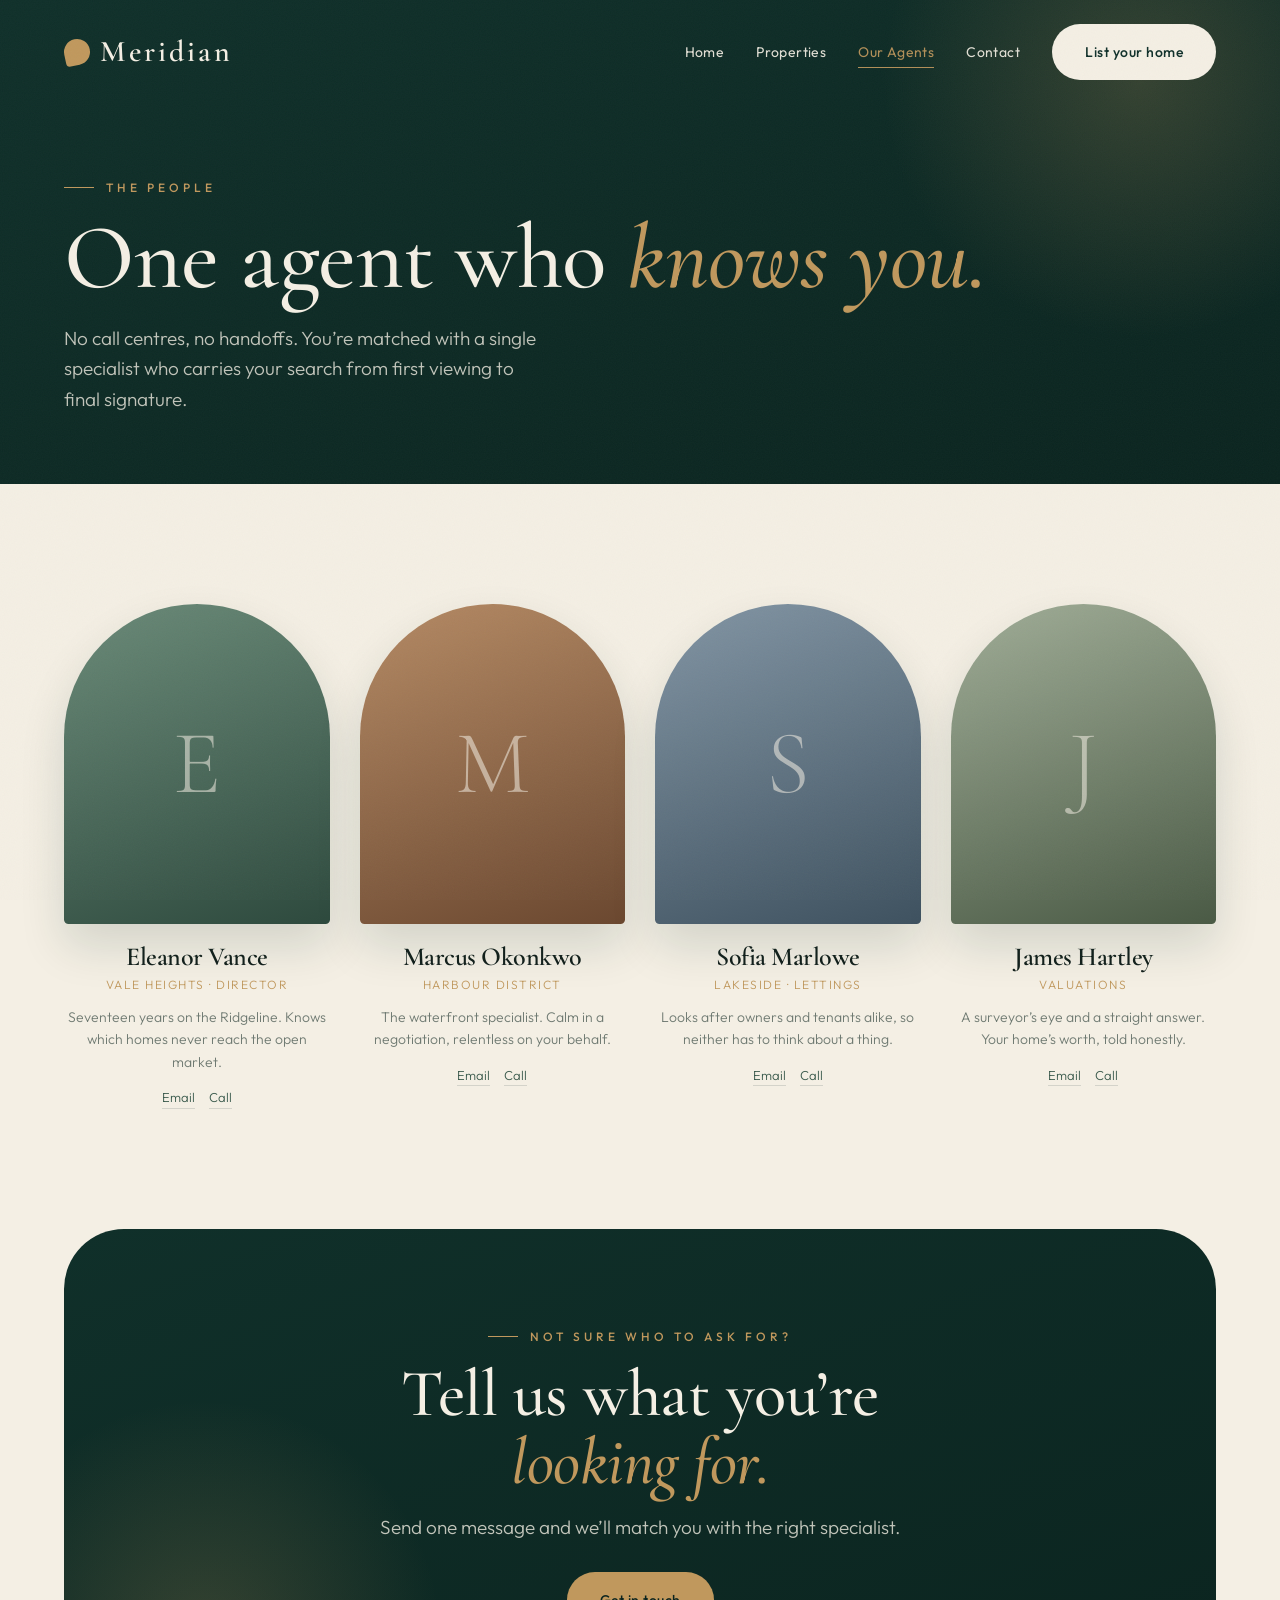
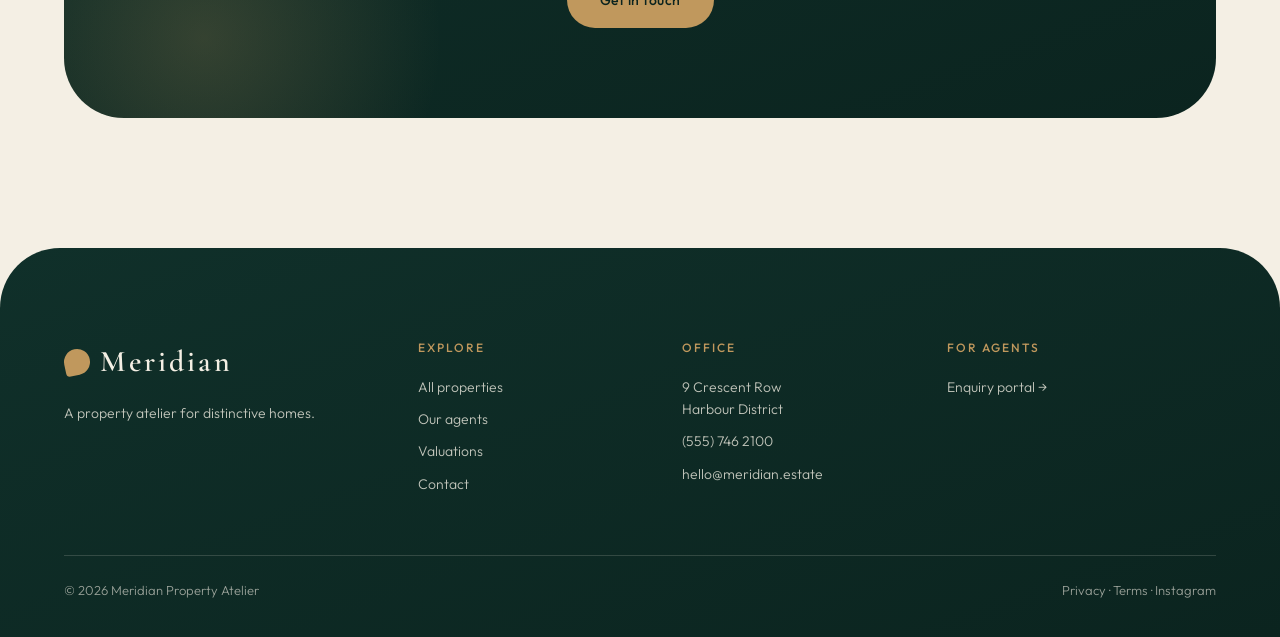
==== agents.html @ a355db00 "Initial commit — Meridian real estate website (multi-page static site)" ====
<!DOCTYPE html>
<html lang="en">
<head>
<meta charset="UTF-8">
<meta name="viewport" content="width=device-width, initial-scale=1.0">
<meta name="description" content="Meet the Meridian agents — a small team of specialists across Vale Heights, Harbour District and Lakeside. One named agent, start to finish.">
<meta name="theme-color" content="#10302a">
<title>Our Agents — Meridian</title>
<link rel="icon" href="data:image/svg+xml,%3Csvg xmlns='http://www.w3.org/2000/svg' viewBox='0 0 100 100'%3E%3Crect width='100' height='100' rx='22' fill='%2310302a'/%3E%3Ccircle cx='50' cy='44' r='22' fill='none' stroke='%23c0985d' stroke-width='5'/%3E%3Crect x='46' y='44' width='8' height='34' fill='%23c0985d'/%3E%3C/svg%3E">
<link rel="stylesheet" href="assets/styles.css">
</head>
<body>
<nav id="nav">
  <a href="index.html" class="brand"><span class="mk"></span>Meridian</a>
  <button class="burger" id="burger" aria-label="Menu"><span></span><span></span><span></span></button>
  <div class="navlinks" id="navlinks">
    <a href="index.html">Home</a>
    <a href="listings.html">Properties</a>
    <a href="agents.html" class="active">Our Agents</a>
    <a href="contact.html">Contact</a>
    <a href="contact.html#valuation" class="btn btn-light">List your home</a>
  </div>
</nav>

<header class="page-head">
  <div class="glow"></div>
  <div class="inner">
    <span class="eyebrow">The People</span>
    <h1 style="margin-top:14px">One agent who <em style="font-style:italic;color:var(--champagne)">knows you.</em></h1>
    <p class="lead">No call centres, no handoffs. You’re matched with a single specialist who carries your search from first viewing to final signature.</p>
  </div>
</header>

<section class="sec">
  <div class="wrap">
    <div class="agents reveal">
      <article class="agent"><div class="face"><div class="img"></div><div class="mono">E</div></div><h3>Eleanor Vance</h3><div class="role">Vale Heights · Director</div><p class="bio">Seventeen years on the Ridgeline. Knows which homes never reach the open market.</p><div class="links"><a href="contact.html">Email</a><a href="tel:+15557462100">Call</a></div></article>
      <article class="agent"><div class="face"><div class="img"></div><div class="mono">M</div></div><h3>Marcus Okonkwo</h3><div class="role">Harbour District</div><p class="bio">The waterfront specialist. Calm in a negotiation, relentless on your behalf.</p><div class="links"><a href="contact.html">Email</a><a href="tel:+15557462100">Call</a></div></article>
      <article class="agent"><div class="face"><div class="img"></div><div class="mono">S</div></div><h3>Sofia Marlowe</h3><div class="role">Lakeside · Lettings</div><p class="bio">Looks after owners and tenants alike, so neither has to think about a thing.</p><div class="links"><a href="contact.html">Email</a><a href="tel:+15557462100">Call</a></div></article>
      <article class="agent"><div class="face"><div class="img"></div><div class="mono">J</div></div><h3>James Hartley</h3><div class="role">Valuations</div><p class="bio">A surveyor’s eye and a straight answer. Your home’s worth, told honestly.</p><div class="links"><a href="contact.html">Email</a><a href="tel:+15557462100">Call</a></div></article>
    </div>
  </div>
</section>

<section class="sec" style="padding-top:0;padding-bottom:130px">
  <div class="band reveal" style="text-align:center">
    <div class="glow"></div>
    <div style="position:relative;z-index:3;max-width:620px;margin:0 auto">
      <span class="eyebrow">Not sure who to ask for?</span>
      <h2 class="h2" style="margin:14px 0 16px">Tell us what you’re<br><em>looking for.</em></h2>
      <p class="lead" style="color:rgba(244,239,228,.78);margin:0 auto 30px">Send one message and we’ll match you with the right specialist.</p>
      <a href="contact.html" class="btn btn-gold">Get in touch</a>
    </div>
  </div>
</section>

<footer>
  <div class="foot-grid">
    <div class="foot-brand"><div class="brand"><span class="mk"></span>Meridian</div><p>A property atelier for distinctive homes.</p></div>
    <div><h4>Explore</h4><a href="listings.html">All properties</a><a href="agents.html">Our agents</a><a href="contact.html#valuation">Valuations</a><a href="contact.html">Contact</a></div>
    <div><h4>Office</h4><p>9 Crescent Row<br>Harbour District</p><a href="tel:+15557462100">(555) 746 2100</a><a href="mailto:hello@meridian.estate">hello@meridian.estate</a></div>
    <div><h4>For agents</h4><a href="dashboard.html">Enquiry portal →</a></div>
  </div>
  <div class="foot-bot"><span>© 2026 Meridian Property Atelier</span><span>Privacy · Terms · Instagram</span></div>
</footer>
<script src="assets/app.js"></script>
</body>
</html>
---- assets/styles.css ----
@import url('https://fonts.googleapis.com/css2?family=Cormorant+Garamond:ital,wght@0,400;0,500;0,600;1,400;1,500&family=Outfit:wght@300;400;500;600&display=swap');

:root{
  --bone:#f4efe4;
  --cloud:#faf7ef;
  --forest:#10302a;
  --forest2:#0b241f;
  --ink:#14211d;
  --moss:#3a5a4c;
  --champagne:#c0985d;
  --champagne-lt:#d9b988;
  --terra:#bd6a47;
  --sage:#9aae9f;
  --muted:#6f7a72;
  --line:rgba(16,48,42,.14);
  --line-lt:rgba(244,239,228,.16);
  --maxw:1320px;
}
*{margin:0;padding:0;box-sizing:border-box}
html{scroll-behavior:smooth}
body{background:var(--bone);color:var(--ink);font-family:'Outfit',sans-serif;line-height:1.6;overflow-x:hidden;font-weight:300}
::selection{background:var(--champagne);color:var(--forest2)}
a{color:inherit;text-decoration:none}
img{max-width:100%;display:block}
.wrap{max-width:var(--maxw);margin:0 auto;padding:0 5vw}

/* paper grain */
body::before{content:"";position:fixed;inset:0;pointer-events:none;z-index:9999;opacity:.035;
  background-image:url("data:image/svg+xml,%3Csvg xmlns='http://www.w3.org/2000/svg' width='90' height='90'%3E%3Cfilter id='n'%3E%3CfeTurbulence type='fractalNoise' baseFrequency='0.85'/%3E%3C/filter%3E%3Crect width='100%25' height='100%25' filter='url(%23n)'/%3E%3C/svg%3E")}

.reveal{opacity:0;transform:translateY(36px);transition:opacity 1s ease,transform 1s cubic-bezier(.2,.7,.2,1)}
.reveal.in{opacity:1;transform:none}

/* ===== type ===== */
.serif{font-family:'Cormorant Garamond',serif}
.eyebrow{display:inline-flex;align-items:center;gap:12px;font-size:12px;letter-spacing:4px;text-transform:uppercase;color:var(--champagne);font-weight:500}
.eyebrow::before{content:"";width:30px;height:1px;background:var(--champagne)}
h1,h2,h3{font-family:'Cormorant Garamond',serif;font-weight:500;line-height:1.02;letter-spacing:-.5px}
.display{font-size:clamp(48px,8.5vw,116px);line-height:.95;letter-spacing:-1.5px}
.display em,.h2 em,h2 em{font-style:italic;color:var(--champagne)}
.h2{font-family:'Cormorant Garamond',serif;font-weight:500;font-size:clamp(34px,5.2vw,68px);line-height:1.02}
.lead{font-size:clamp(16px,1.5vw,19px);color:var(--muted);max-width:540px;font-weight:300}

/* ===== buttons ===== */
.btn{display:inline-flex;align-items:center;gap:10px;padding:16px 32px;border-radius:40px;font-family:'Outfit';font-size:14px;
  font-weight:500;letter-spacing:.5px;cursor:pointer;border:1px solid transparent;transition:.4s;white-space:nowrap}
.btn-fill{background:var(--forest);color:var(--bone)}
.btn-fill:hover{background:var(--champagne);color:var(--forest2);transform:translateY(-2px);box-shadow:0 14px 30px rgba(192,152,93,.3)}
.btn-ghost{background:transparent;border-color:var(--forest);color:var(--forest)}
.btn-ghost:hover{background:var(--forest);color:var(--bone)}
.btn-gold{background:var(--champagne);color:var(--forest2)}
.btn-gold:hover{background:var(--forest);color:var(--bone);transform:translateY(-2px)}
.btn-light{background:var(--bone);color:var(--forest);}
.btn-light:hover{background:var(--champagne);color:var(--forest2)}
.text-link{font-size:14px;border-bottom:1px solid currentColor;padding-bottom:3px;transition:.3s;font-weight:400}
.text-link:hover{color:var(--champagne)}

/* arch shapes (no boxes) */
.arch{border-radius:50% 50% 14px 14px/34% 34% 4% 4%;overflow:hidden}
.arch-full{border-radius:1000px 1000px 18px 18px;overflow:hidden}
.blob{border-radius:42% 58% 63% 37%/42% 41% 59% 58%}

/* ===== NAV ===== */
nav{position:fixed;top:0;left:0;right:0;z-index:200;display:flex;justify-content:space-between;align-items:center;
  padding:24px 5vw;transition:padding .4s,background .4s,box-shadow .4s,color .4s;color:var(--bone)}
nav.scrolled{background:rgba(244,239,228,.9);backdrop-filter:blur(14px);padding:14px 5vw;box-shadow:0 1px 0 var(--line);color:var(--ink)}
.brand{font-family:'Cormorant Garamond',serif;font-size:30px;font-weight:600;letter-spacing:3px;display:flex;align-items:center;gap:10px}
.brand .mk{width:26px;height:26px;border-radius:50% 50% 50% 4px;background:var(--champagne);display:inline-block;transform:rotate(-12deg)}
.navlinks{display:flex;gap:32px;align-items:center;font-size:14px;letter-spacing:.4px;font-weight:400}
.navlinks a:not(.btn){position:relative;opacity:.92;transition:.3s}
.navlinks a:not(.btn)::after{content:"";position:absolute;left:0;bottom:-5px;width:0;height:1px;background:var(--champagne);transition:.3s}
.navlinks a:not(.btn):hover::after,.navlinks a.active:not(.btn)::after{width:100%}
.navlinks a.active:not(.btn){color:var(--champagne)}
nav.scrolled .navlinks .btn-light{background:var(--forest);color:var(--bone)}
.burger{display:none;flex-direction:column;gap:5px;background:none;border:none;cursor:pointer;z-index:210;padding:6px}
.burger span{width:26px;height:2px;background:currentColor;transition:.35s}
.burger.open span:nth-child(1){transform:translateY(7px) rotate(45deg)}
.burger.open span:nth-child(2){opacity:0}
.burger.open span:nth-child(3){transform:translateY(-7px) rotate(-45deg)}
@media(max-width:920px){
  .burger{display:flex}
  .navlinks{position:fixed;inset:0;background:var(--forest);color:var(--bone);flex-direction:column;justify-content:center;gap:26px;
    font-size:26px;font-family:'Cormorant Garamond',serif;transform:translateX(100%);transition:transform .5s cubic-bezier(.6,0,.2,1)}
  .navlinks.open{transform:none}
  .navlinks a:not(.btn)::after{display:none}
}

/* ===== HERO ===== */
.hero{position:relative;min-height:100vh;display:flex;flex-direction:column;justify-content:flex-end;align-items:flex-start;padding:140px 5vw 7vh;overflow:hidden;
  background:linear-gradient(160deg,var(--forest) 0%,var(--forest2) 60%,#081b17 100%)}
.hero .glow{position:absolute;width:60vw;height:60vw;max-width:760px;max-height:760px;border-radius:50%;
  background:radial-gradient(circle,rgba(192,152,93,.28),transparent 68%);top:-12%;right:-8%;filter:blur(10px)}
.hero .archwin{position:absolute;right:6vw;top:14vh;width:min(38vw,460px);height:min(64vh,640px);
  border-radius:1000px 1000px 20px 20px;overflow:hidden;box-shadow:0 40px 100px rgba(0,0,0,.45);
  background:linear-gradient(170deg,#33564a,#15332b);border:1px solid rgba(217,185,136,.25)}
.hero .archwin::after{content:"";position:absolute;inset:0;background:
  repeating-linear-gradient(transparent 0 78px,rgba(217,185,136,.16) 78px 79px),
  linear-gradient(110deg,rgba(255,255,255,.14),transparent 40%)}
.hero .archwin::before{content:"";position:absolute;left:50%;top:0;bottom:0;width:1px;background:rgba(217,185,136,.18);transform:translateX(-.5px)}
.hero-content{position:relative;z-index:5;color:var(--bone);max-width:760px;padding-bottom:2vh}
.hero-content .display{color:var(--bone)}
.hero .lead{color:rgba(244,239,228,.78);margin:26px 0 34px}
.hero-cta{display:flex;gap:18px;flex-wrap:wrap;align-items:center}
.hero-meta{display:flex;gap:48px;flex-wrap:wrap;z-index:5;color:var(--bone);margin-top:48px}
.hero-meta .m .n{font-family:'Cormorant Garamond',serif;font-size:clamp(30px,4vw,46px);color:var(--champagne-lt);line-height:1}
.hero-meta .m .l{font-size:12px;letter-spacing:2px;text-transform:uppercase;color:rgba(244,239,228,.6);margin-top:4px}
@media(max-width:1100px){ .hero .archwin{display:none} }
@media(max-width:920px){
  .hero{padding-top:120px;min-height:auto;padding-bottom:64px}
  .hero-meta{margin-top:36px;gap:30px}
  .hero .display{font-size:clamp(46px,11vw,72px)}
}

/* curved section divider */
.curve-top{position:relative}
.curve-top::before{content:"";position:absolute;top:-1px;left:0;right:0;height:70px;background:var(--bone);
  border-radius:0 0 50% 50%/0 0 100% 100%}

/* ===== SECTION ===== */
.sec{padding:120px 0;position:relative}
.sec-head{display:flex;justify-content:space-between;align-items:flex-end;gap:30px;flex-wrap:wrap;margin-bottom:54px}
.sec-head .lead{margin-top:14px}

/* ===== PROPERTY CARDS ===== */
.props{display:grid;grid-template-columns:repeat(auto-fill,minmax(320px,1fr));gap:38px 30px}
.prop{position:relative;cursor:pointer;transition:.5s}
.prop:hover{transform:translateY(-8px)}
.prop .ph{position:relative;height:380px;border-radius:600px 600px 22px 22px;overflow:hidden;
  box-shadow:0 24px 50px rgba(16,48,42,.14)}
.prop .ph .img{position:absolute;inset:0;transition:transform .8s cubic-bezier(.2,.7,.2,1)}
.prop:hover .ph .img{transform:scale(1.07)}
.prop .ph::after{content:"";position:absolute;inset:0;background:linear-gradient(to top,rgba(11,36,31,.55),transparent 45%)}
.prop .price{position:absolute;left:22px;bottom:20px;z-index:3;color:var(--bone);font-family:'Cormorant Garamond',serif;font-size:30px;font-weight:600}
.prop .tag{position:absolute;top:18px;left:18px;z-index:3;background:rgba(244,239,228,.92);color:var(--forest);
  padding:7px 16px;border-radius:30px;font-size:11px;letter-spacing:1.5px;text-transform:uppercase;font-weight:500}
.prop .fav{position:absolute;top:16px;right:16px;z-index:4;width:42px;height:42px;border-radius:50%;border:none;cursor:pointer;
  background:rgba(244,239,228,.9);color:var(--forest);font-size:18px;display:grid;place-items:center;transition:.3s}
.prop .fav:hover{background:var(--bone);transform:scale(1.1)}
.prop .fav.on{background:var(--terra);color:var(--bone)}
.prop .body{padding:20px 8px 0}
.prop h3{font-size:25px;font-weight:600}
.prop .loc{color:var(--muted);font-size:14px;margin-top:2px;display:flex;align-items:center;gap:6px}
.prop .specs{display:flex;gap:20px;margin-top:14px;padding-top:14px;border-top:1px solid var(--line);font-size:13px;color:var(--moss);letter-spacing:.3px}
.prop .specs b{font-weight:500;color:var(--ink)}
/* image swatches (no real photos) */
.img-1{background:linear-gradient(150deg,#5b7c6b,#26443a)}
.img-2{background:linear-gradient(150deg,#b9885f,#6e4a30)}
.img-3{background:linear-gradient(150deg,#7d93a6,#3c4f60)}
.img-4{background:linear-gradient(150deg,#a98b73,#5f4636)}
.img-5{background:linear-gradient(150deg,#6f8a78,#33503f)}
.img-6{background:linear-gradient(150deg,#c29a6c,#7c5a37)}
.img-7{background:linear-gradient(150deg,#8a9b8e,#445349)}
.img-8{background:linear-gradient(150deg,#a87b63,#5a3c2f)}

/* ===== FILTER BAR ===== */
.filterbar{display:flex;gap:14px;flex-wrap:wrap;align-items:flex-end;background:var(--cloud);border:1px solid var(--line);
  border-radius:60px;padding:18px 26px;box-shadow:0 18px 50px rgba(16,48,42,.07)}
.filterbar .fld{display:flex;flex-direction:column;gap:6px;flex:1;min-width:130px}
.filterbar label{font-size:11px;letter-spacing:1.5px;text-transform:uppercase;color:var(--muted)}
.filterbar select,.filterbar input{border:none;background:transparent;font-family:'Outfit';font-size:16px;color:var(--ink);
  border-bottom:1px solid var(--line);padding:6px 0;outline:none;cursor:pointer}
.filterbar select:focus,.filterbar input:focus{border-color:var(--champagne)}
.filterbar .btn{flex:0 0 auto}
@media(max-width:760px){.filterbar{border-radius:30px;padding:22px}.filterbar .btn{width:100%;justify-content:center}}
.result-count{font-size:14px;color:var(--muted);letter-spacing:.5px}

/* ===== STATS / ABOUT ===== */
.about{display:grid;grid-template-columns:1.05fr .95fr;gap:70px;align-items:center}
.about .imgwrap{position:relative}
.about .arch-img{height:520px;border-radius:1000px 1000px 24px 24px;background:linear-gradient(160deg,#5b7c6b,#22413700);
  box-shadow:0 30px 70px rgba(16,48,42,.18);position:relative;overflow:hidden;background:linear-gradient(160deg,#54766a,#1d3a31)}
.about .arch-img::after{content:"";position:absolute;inset:0;background:repeating-linear-gradient(transparent 0 60px,rgba(217,185,136,.12) 60px 61px)}
.about .badge{position:absolute;right:-24px;bottom:40px;width:150px;height:150px;border-radius:50%;background:var(--champagne);
  color:var(--forest2);display:grid;place-items:center;text-align:center;font-family:'Cormorant Garamond',serif;line-height:1.1;
  box-shadow:0 20px 40px rgba(192,152,93,.4);padding:20px}
.about .badge .b{font-size:40px;font-weight:600;display:block}
.about .badge small{font-size:11px;letter-spacing:1px;text-transform:uppercase;font-family:'Outfit'}
.stats{display:grid;grid-template-columns:repeat(3,1fr);gap:30px;margin-top:40px}
.stat .n{font-family:'Cormorant Garamond',serif;font-size:clamp(38px,5vw,58px);color:var(--forest);line-height:1}
.stat .l{font-size:12px;letter-spacing:1.5px;text-transform:uppercase;color:var(--muted);margin-top:6px}
@media(max-width:860px){.about{grid-template-columns:1fr;gap:50px}.about .arch-img{height:420px}.about .badge{width:120px;height:120px;right:14px;bottom:-30px}.about .badge .b{font-size:32px}}

/* ===== forest band ===== */
.band{background:linear-gradient(160deg,var(--forest),var(--forest2));color:var(--bone);border-radius:60px;margin:0 5vw;padding:90px 7vw;position:relative;overflow:hidden}
.band .glow{position:absolute;width:480px;height:480px;border-radius:50%;background:radial-gradient(circle,rgba(192,152,93,.22),transparent 70%);bottom:-160px;left:-100px}
.band .lead{color:rgba(244,239,228,.78)}
.band h2,.band .h2{color:var(--bone)}

/* neighborhoods */
.hoods{display:grid;grid-template-columns:repeat(4,1fr);gap:20px}
.hood{position:relative;height:300px;border-radius:300px 300px 18px 18px;overflow:hidden;cursor:pointer;color:var(--bone)}
.hood .img{position:absolute;inset:0;transition:transform .8s}
.hood:hover .img{transform:scale(1.08)}
.hood::after{content:"";position:absolute;inset:0;background:linear-gradient(to top,rgba(11,36,31,.7),transparent 55%)}
.hood .cap{position:absolute;left:20px;bottom:18px;z-index:3}
.hood .cap h4{font-family:'Cormorant Garamond',serif;font-size:24px;font-weight:600}
.hood .cap span{font-size:12px;letter-spacing:1px;opacity:.85}
@media(max-width:920px){.hoods{grid-template-columns:repeat(2,1fr)}}

/* testimonials */
.quotes{display:grid;grid-template-columns:repeat(auto-fit,minmax(290px,1fr));gap:26px}
.quote{background:var(--cloud);border:1px solid var(--line);border-radius:30px 30px 30px 6px;padding:38px 34px}
.quote .stars{color:var(--champagne);letter-spacing:3px;font-size:14px}
.quote p{font-family:'Cormorant Garamond',serif;font-style:italic;font-size:21px;line-height:1.45;margin:14px 0 20px;color:var(--ink)}
.quote .who{font-size:13px;color:var(--muted)}
.quote .who b{color:var(--forest);font-weight:500}

/* ===== AGENTS ===== */
.agents{display:grid;grid-template-columns:repeat(auto-fit,minmax(250px,1fr));gap:30px}
.agent{text-align:center}
.agent .face{height:320px;border-radius:600px 600px 20px 20px;overflow:hidden;position:relative;margin-bottom:20px;
  box-shadow:0 22px 46px rgba(16,48,42,.14)}
.agent .face .img{position:absolute;inset:0}
.agent:nth-child(1) .face .img{background:linear-gradient(160deg,#6a8a78,#2e4a3e)}
.agent:nth-child(2) .face .img{background:linear-gradient(160deg,#b58a64,#6b4830)}
.agent:nth-child(3) .face .img{background:linear-gradient(160deg,#8295a4,#3f5260)}
.agent:nth-child(4) .face .img{background:linear-gradient(160deg,#a0ad97,#4a5a45)}
.agent .face .mono{position:absolute;inset:0;display:grid;place-items:center;font-family:'Cormorant Garamond',serif;
  font-size:90px;color:rgba(244,239,228,.55)}
.agent h3{font-size:26px;font-weight:600}
.agent .role{font-size:12px;letter-spacing:1.5px;text-transform:uppercase;color:var(--champagne);margin:4px 0 12px}
.agent .bio{font-size:14px;color:var(--muted);max-width:280px;margin:0 auto 14px}
.agent .links{display:flex;gap:14px;justify-content:center;font-size:13px;color:var(--moss)}
.agent .links a{border-bottom:1px solid var(--line);transition:.3s}
.agent .links a:hover{color:var(--champagne);border-color:var(--champagne)}

/* ===== PAGE HEADER ===== */
.page-head{position:relative;padding:170px 5vw 70px;background:linear-gradient(160deg,var(--forest),var(--forest2));color:var(--bone);overflow:hidden}
.page-head .glow{position:absolute;width:520px;height:520px;border-radius:50%;background:radial-gradient(circle,rgba(192,152,93,.22),transparent 70%);top:-180px;right:-120px}
.page-head .inner{position:relative;z-index:3;max-width:var(--maxw);margin:0 auto}
.page-head h1{font-size:clamp(44px,8vw,92px);color:var(--bone)}
.page-head .lead{color:rgba(244,239,228,.78);margin-top:18px}

/* ===== PROPERTY DETAIL ===== */
.pd-gallery{display:grid;grid-template-columns:2fr 1fr;gap:16px;height:560px}
.pd-gallery .main{border-radius:400px 400px 24px 24px;overflow:hidden;position:relative}
.pd-gallery .side{display:grid;grid-template-rows:1fr 1fr;gap:16px}
.pd-gallery .side .img{border-radius:24px;overflow:hidden}
.pd-gallery .img{width:100%;height:100%}
@media(max-width:860px){.pd-gallery{grid-template-columns:1fr;height:auto}.pd-gallery .main{height:360px}.pd-gallery .side{grid-template-rows:none;grid-template-columns:1fr 1fr;height:180px}}
.pd-grid{display:grid;grid-template-columns:1.6fr 1fr;gap:50px;margin-top:60px;align-items:start}
.pd-key{display:flex;gap:34px;flex-wrap:wrap;padding:26px 0;border-top:1px solid var(--line);border-bottom:1px solid var(--line);margin:24px 0 30px}
.pd-key .k .n{font-family:'Cormorant Garamond',serif;font-size:34px;color:var(--forest);line-height:1}
.pd-key .k .l{font-size:12px;letter-spacing:1px;text-transform:uppercase;color:var(--muted)}
.pd-body p{color:var(--muted);margin-bottom:16px}
.feature-list{display:grid;grid-template-columns:repeat(2,1fr);gap:12px 24px;margin-top:20px;list-style:none}
.feature-list li{display:flex;align-items:center;gap:10px;font-size:15px;color:var(--ink)}
.feature-list li::before{content:"";width:8px;height:8px;border-radius:50% 50% 50% 2px;background:var(--champagne);transform:rotate(-12deg)}
.aside-card{background:var(--cloud);border:1px solid var(--line);border-radius:34px;padding:32px}
@media(max-width:860px){.pd-grid{grid-template-columns:1fr;gap:34px}}

/* mortgage calculator */
.calc .row{margin-bottom:18px}
.calc label{display:flex;justify-content:space-between;font-size:13px;color:var(--muted);margin-bottom:8px;letter-spacing:.3px}
.calc label b{color:var(--forest);font-weight:500}
.calc input[type=range]{width:100%;-webkit-appearance:none;height:4px;border-radius:4px;background:var(--line);outline:none}
.calc input[type=range]::-webkit-slider-thumb{-webkit-appearance:none;width:20px;height:20px;border-radius:50%;background:var(--champagne);cursor:pointer;box-shadow:0 2px 8px rgba(192,152,93,.5)}
.calc .out{text-align:center;padding:22px;border-radius:24px;background:var(--forest);color:var(--bone);margin-top:8px}
.calc .out .big{font-family:'Cormorant Garamond',serif;font-size:42px;color:var(--champagne-lt);line-height:1}
.calc .out small{font-size:12px;letter-spacing:1px;text-transform:uppercase;opacity:.7}

/* ===== FORMS ===== */
.field{margin-bottom:18px}
.field label{display:block;font-size:12px;letter-spacing:1px;text-transform:uppercase;color:var(--muted);margin-bottom:8px}
.field input,.field select,.field textarea{width:100%;background:var(--bone);border:1px solid var(--line);border-radius:16px;
  padding:14px 16px;font-family:'Outfit';font-size:15px;color:var(--ink);outline:none;transition:.3s;resize:vertical}
.aside-card .field input,.aside-card .field select,.aside-card .field textarea{background:var(--bone)}
.field input:focus,.field select:focus,.field textarea:focus{border-color:var(--champagne);box-shadow:0 0 0 3px rgba(192,152,93,.12)}
.field.err input,.field.err select,.field.err textarea{border-color:var(--terra)}
.field .msg{color:var(--terra);font-size:12px;margin-top:6px;height:0;overflow:hidden;transition:.3s}
.field.err .msg{height:18px}
.frow{display:grid;grid-template-columns:1fr 1fr;gap:16px}
@media(max-width:560px){.frow{grid-template-columns:1fr}}
.form-success{display:none;text-align:center;padding:34px 10px;animation:fade .5s}
.form-success.show{display:block}
.form-success .tick{width:76px;height:76px;border-radius:50%;background:var(--champagne);color:var(--forest2);display:grid;place-items:center;font-size:34px;margin:0 auto 18px}
.form-success h3{font-size:28px;margin-bottom:6px}
.form-success p{color:var(--muted)}
@keyframes fade{from{opacity:0;transform:translateY(12px)}to{opacity:1;transform:none}}

/* contact */
.contact-grid{display:grid;grid-template-columns:1fr 1fr;gap:56px;align-items:start}
.offices{display:flex;flex-direction:column;gap:22px;margin-top:30px}
.office{display:flex;gap:16px;align-items:flex-start;padding-bottom:22px;border-bottom:1px solid var(--line)}
.office .pin{width:44px;height:44px;border-radius:50% 50% 50% 4px;background:var(--forest);color:var(--champagne-lt);display:grid;place-items:center;flex:0 0 auto;transform:rotate(-10deg)}
.office h4{font-family:'Cormorant Garamond',serif;font-size:22px;font-weight:600}
.office p{font-size:14px;color:var(--muted)}
.contact-lines{margin-top:24px;display:flex;flex-direction:column;gap:2px}
.contact-lines a{display:inline-flex;gap:12px;align-items:center;font-family:'Cormorant Garamond',serif;font-size:21px;
  padding:12px 0;border-bottom:1px solid var(--line);width:fit-content;transition:.3s}
.contact-lines a:hover{color:var(--champagne);padding-left:8px}
.mapwrap{height:280px;border-radius:30px;overflow:hidden;margin-top:30px;position:relative;
  background:repeating-linear-gradient(0deg,#e7e0d0 0 26px,#efe8d8 26px 27px),repeating-linear-gradient(90deg,#e7e0d0 0 26px,#efe8d8 26px 27px)}
.mapwrap::after{content:"📍";position:absolute;top:50%;left:50%;transform:translate(-50%,-60%);font-size:32px}
@media(max-width:860px){.contact-grid{grid-template-columns:1fr;gap:40px}}

/* ===== DASHBOARD ===== */
.dash{padding:150px 5vw 100px;min-height:100vh;background:var(--bone)}
.dash-head{display:flex;justify-content:space-between;align-items:flex-end;flex-wrap:wrap;gap:20px;margin-bottom:40px}
.dash-head h1{font-size:clamp(38px,6vw,64px)}
.dash-head .demo-note{font-size:12px;color:var(--muted);background:var(--cloud);border:1px solid var(--line);padding:8px 16px;border-radius:30px}
.kpis{display:grid;grid-template-columns:repeat(4,1fr);gap:20px;margin-bottom:20px}
.kpi{background:var(--cloud);border:1px solid var(--line);border-radius:30px;padding:28px;position:relative;overflow:hidden}
.kpi .ring{position:absolute;top:-30px;right:-30px;width:110px;height:110px;border-radius:50%;background:radial-gradient(circle,rgba(192,152,93,.18),transparent 70%)}
.kpi .n{font-family:'Cormorant Garamond',serif;font-size:54px;color:var(--forest);line-height:1}
.kpi .l{font-size:12px;letter-spacing:1.5px;text-transform:uppercase;color:var(--muted);margin-top:6px}
.kpi.gold{background:var(--forest);color:var(--bone)}
.kpi.gold .n{color:var(--champagne-lt)}
.kpi.gold .l{color:rgba(244,239,228,.7)}
@media(max-width:860px){.kpis{grid-template-columns:repeat(2,1fr)}}
.dash-cols{display:grid;grid-template-columns:1.4fr 1fr;gap:24px;margin-top:24px}
@media(max-width:980px){.dash-cols{grid-template-columns:1fr}}
.panel{background:var(--cloud);border:1px solid var(--line);border-radius:30px;padding:30px}
.panel h3{font-size:26px;font-weight:600;margin-bottom:6px}
.panel .sub{font-size:13px;color:var(--muted);margin-bottom:20px}
.lead-row{display:flex;align-items:center;gap:14px;padding:16px 0;border-top:1px solid var(--line)}
.lead-row:first-of-type{border-top:none}
.lead-row .av{width:44px;height:44px;border-radius:50% 50% 50% 5px;background:var(--forest);color:var(--champagne-lt);display:grid;place-items:center;
  font-family:'Cormorant Garamond',serif;font-size:20px;flex:0 0 auto;transform:rotate(-8deg)}
.lead-row .info{flex:1;min-width:0}
.lead-row .info b{font-weight:500;font-size:15px}
.lead-row .info small{display:block;color:var(--muted);font-size:13px;white-space:nowrap;overflow:hidden;text-overflow:ellipsis}
.lead-row .when{font-size:12px;color:var(--muted);white-space:nowrap}
.pill-status{font-size:11px;letter-spacing:.5px;text-transform:uppercase;padding:5px 12px;border-radius:30px;cursor:pointer;border:1px solid var(--line);background:var(--bone);transition:.3s;white-space:nowrap}
.pill-status.new{background:rgba(189,106,71,.14);color:var(--terra);border-color:transparent}
.pill-status.contacted{background:rgba(192,152,93,.16);color:var(--champagne);border-color:transparent}
.pill-status.closed{background:rgba(58,90,76,.16);color:var(--moss);border-color:transparent}
.empty{text-align:center;color:var(--muted);font-family:'Cormorant Garamond',serif;font-style:italic;font-size:19px;padding:30px 0}
.dash-actions{display:flex;gap:12px;flex-wrap:wrap;margin-top:24px}
.mini-bars{display:flex;align-items:flex-end;gap:14px;height:180px;margin-top:14px}
.barcol{flex:1;display:flex;flex-direction:column;align-items:center;justify-content:flex-end;height:100%;gap:8px}
.barcol .v{font-family:'Cormorant Garamond',serif;font-size:24px;color:var(--forest);line-height:1;font-variant-numeric:tabular-nums}
.barcol .bar{width:100%;background:linear-gradient(var(--champagne),var(--moss));border-radius:10px 10px 5px 5px;min-height:8px;transition:height .8s cubic-bezier(.2,.7,.2,1)}
.barcol .lbl{font-size:11px;letter-spacing:.5px;color:var(--muted);text-transform:uppercase}

/* ===== FOOTER ===== */
footer{background:linear-gradient(160deg,var(--forest),var(--forest2));color:var(--bone);padding:90px 5vw 36px;margin-top:0;border-radius:60px 60px 0 0}
.foot-grid{display:grid;grid-template-columns:1.4fr 1fr 1fr 1.2fr;gap:40px;max-width:var(--maxw);margin:0 auto 50px}
.foot-grid h4{font-family:'Outfit';font-size:12px;letter-spacing:2px;text-transform:uppercase;color:var(--champagne);margin-bottom:18px;font-weight:500}
.foot-grid a,.foot-grid p{display:block;color:rgba(244,239,228,.78);font-size:14px;margin-bottom:10px;transition:.3s}
.foot-grid a:hover{color:var(--champagne-lt)}
.foot-brand .brand{color:var(--bone);margin-bottom:16px}
.foot-brand p{max-width:280px}
.foot-bot{max-width:var(--maxw);margin:0 auto;border-top:1px solid var(--line-lt);padding-top:24px;display:flex;justify-content:space-between;
  flex-wrap:wrap;gap:14px;font-size:13px;color:rgba(244,239,228,.6)}
@media(max-width:860px){.foot-grid{grid-template-columns:1fr 1fr}}
@media(max-width:520px){.foot-grid{grid-template-columns:1fr}}

/* ===== a11y / polish (Web Interface Guidelines) ===== */
html{color-scheme:light}
h1,h2,h3,.display,.h2,.page-head h1{text-wrap:balance}
.lead{text-wrap:pretty}
.btn,.fav,.pill-status,.prop,.hood,nav a,.navlinks a,.contact-lines a,.text-link{touch-action:manipulation;-webkit-tap-highlight-color:transparent}
.hero-meta .n,.stat .n,.kpi .n,.pd-key .n,.prop .price,.calc .out .big,.calc label b,.result-count,.lead-row .when{font-variant-numeric:tabular-nums}
:focus-visible{outline:2px solid var(--champagne);outline-offset:3px;border-radius:6px}
.btn:focus-visible,.fav:focus-visible,.pill-status:focus-visible,.prop-stretch:focus-visible{outline:2px solid var(--champagne);outline-offset:3px}
.fav:focus-visible{outline-offset:2px}
/* accessible stretched-link property cards */
.prop{position:relative}
.prop-stretch{position:absolute;inset:0;z-index:1}
.prop .tag,.prop .price{pointer-events:none}
.prop .fav{z-index:4}
.skip{position:absolute;left:-999px;top:0;z-index:999;background:var(--forest);color:var(--bone);padding:12px 18px;border-radius:0 0 14px 0}
.skip:focus{left:0}

/* ===== responsive overlap guards ===== */
@media(max-width:860px){
  .val-grid{grid-template-columns:1fr!important;gap:34px!important}
}
@media(max-width:680px){
  .sec{padding:84px 0}
  .band{padding:56px 30px;border-radius:42px;margin:0 4vw}
  .page-head{padding:140px 6vw 56px}
  .props{gap:30px 22px}
  .prop .ph{height:340px}
  .dash{padding:120px 6vw 80px}
  .dash-cols{gap:20px}
  .panel{padding:24px}
  .lead-row{flex-wrap:wrap}
  .lead-row .when{order:3}
  .filterbar{gap:18px}
}

@media(prefers-reduced-motion:reduce){*{animation:none!important;scroll-behavior:auto!important;transition:none!important}.reveal{opacity:1;transform:none}}
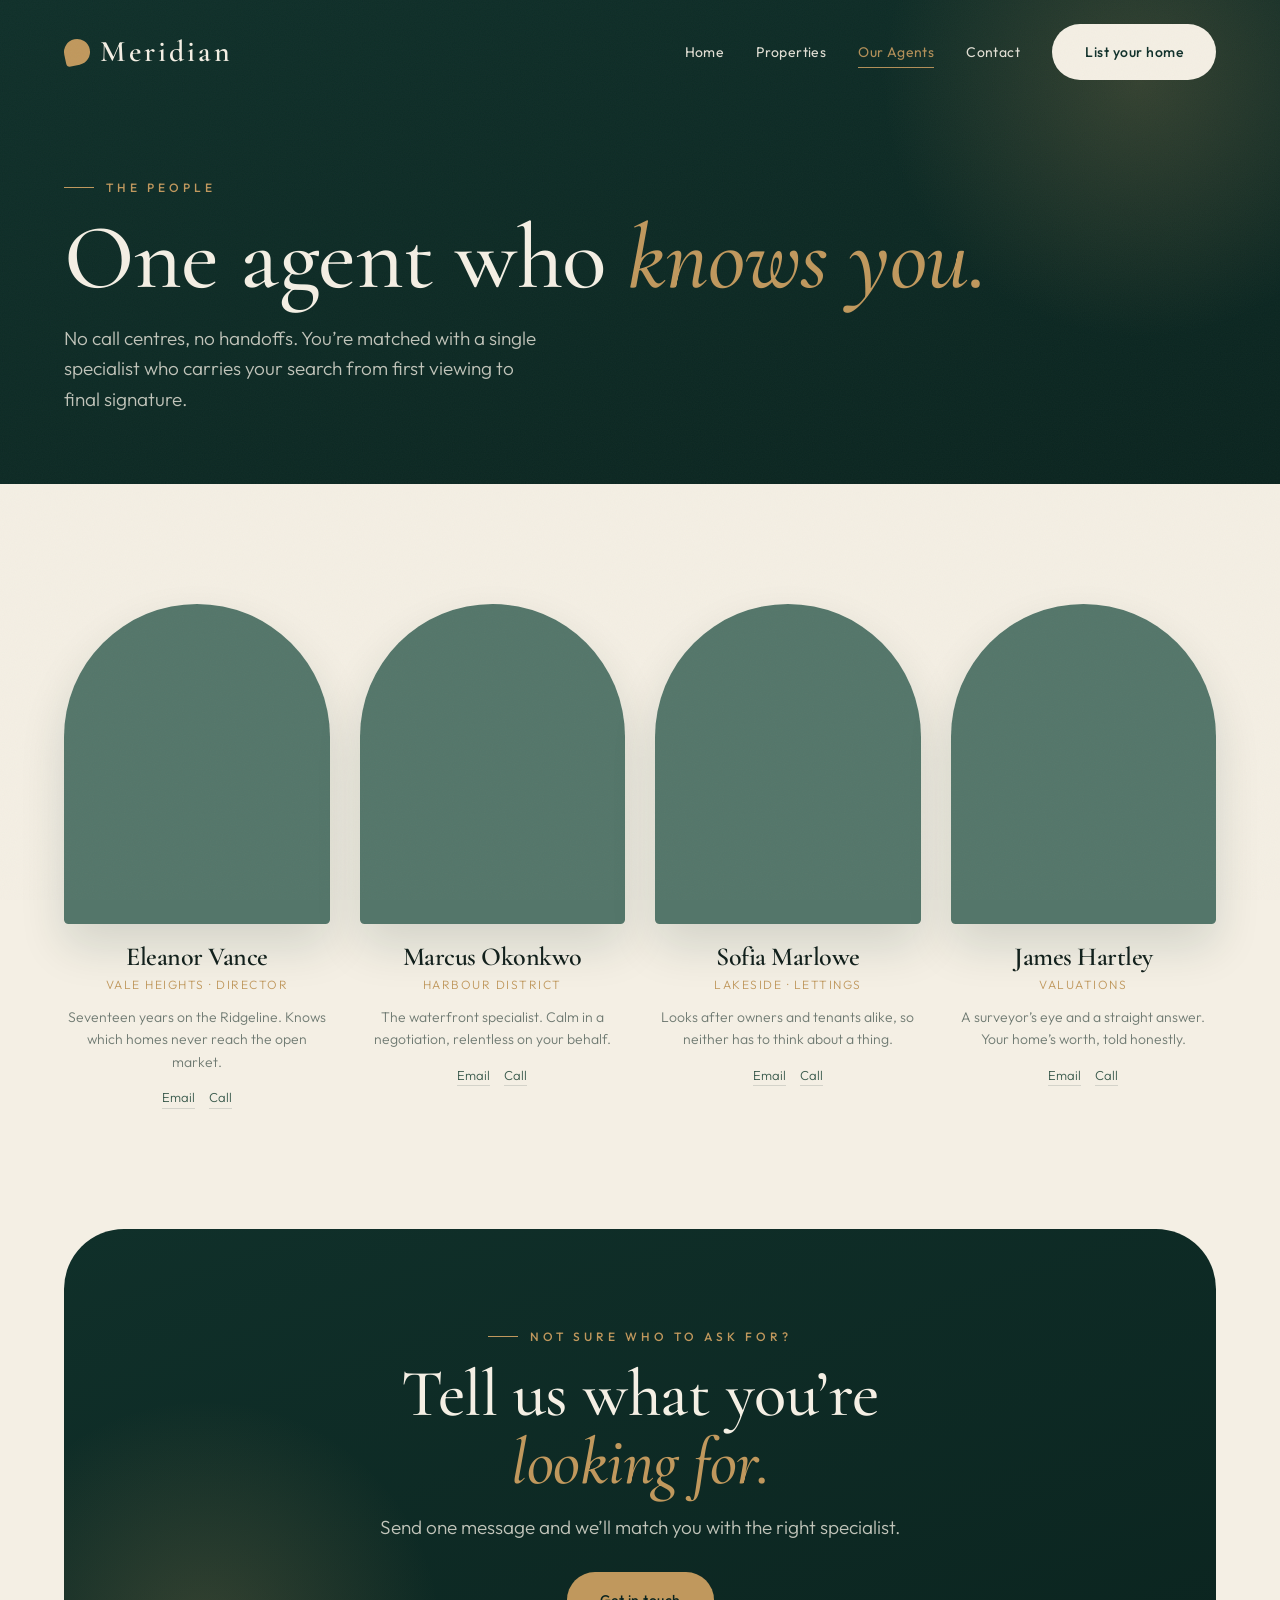
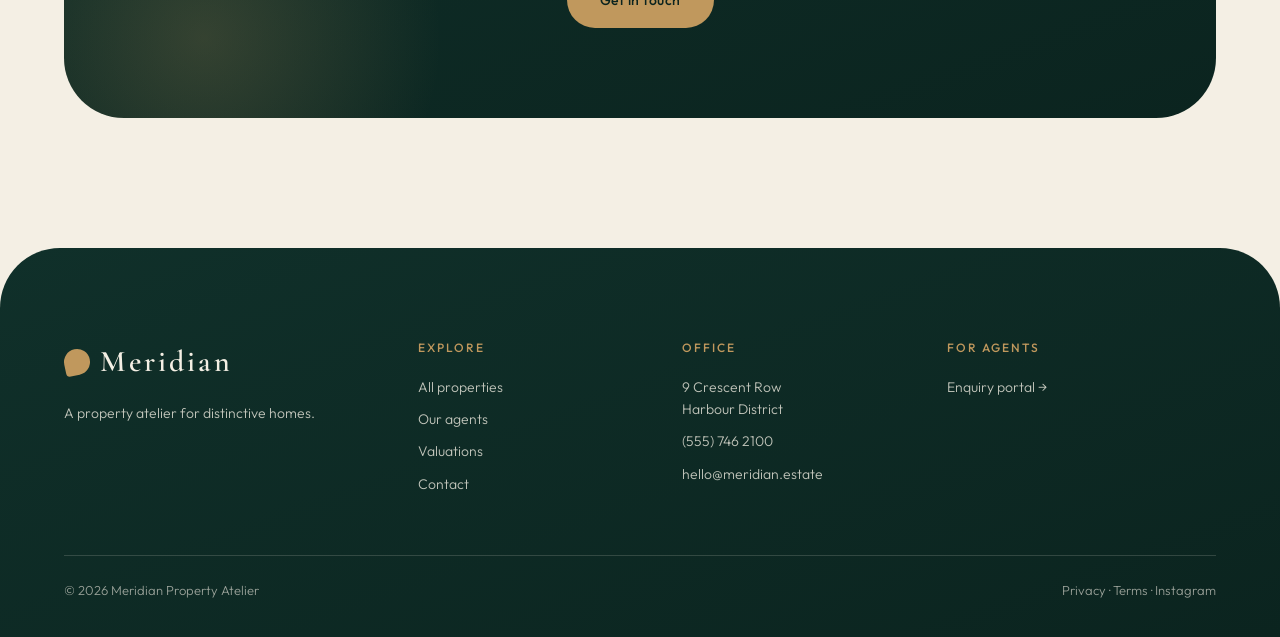
==== commit fa5900e9: "Add generated photography for properties, agents, hero and interiors" ====
--- a/agents.html
+++ b/agents.html
@@ -7,6 +7,7 @@
 <meta name="theme-color" content="#10302a">
 <title>Our Agents — Meridian</title>
 <link rel="icon" href="data:image/svg+xml,%3Csvg xmlns='http://www.w3.org/2000/svg' viewBox='0 0 100 100'%3E%3Crect width='100' height='100' rx='22' fill='%2310302a'/%3E%3Ccircle cx='50' cy='44' r='22' fill='none' stroke='%23c0985d' stroke-width='5'/%3E%3Crect x='46' y='44' width='8' height='34' fill='%23c0985d'/%3E%3C/svg%3E">
+<link rel="preconnect" href="https://d8j0ntlcm91z4.cloudfront.net" crossorigin>
 <link rel="stylesheet" href="assets/styles.css">
 </head>
 <body>
--- a/assets/styles.css
+++ b/assets/styles.css
@@ -92,11 +92,8 @@
   background:radial-gradient(circle,rgba(192,152,93,.28),transparent 68%);top:-12%;right:-8%;filter:blur(10px)}
 .hero .archwin{position:absolute;right:6vw;top:14vh;width:min(38vw,460px);height:min(64vh,640px);
   border-radius:1000px 1000px 20px 20px;overflow:hidden;box-shadow:0 40px 100px rgba(0,0,0,.45);
-  background:linear-gradient(170deg,#33564a,#15332b);border:1px solid rgba(217,185,136,.25)}
-.hero .archwin::after{content:"";position:absolute;inset:0;background:
-  repeating-linear-gradient(transparent 0 78px,rgba(217,185,136,.16) 78px 79px),
-  linear-gradient(110deg,rgba(255,255,255,.14),transparent 40%)}
-.hero .archwin::before{content:"";position:absolute;left:50%;top:0;bottom:0;width:1px;background:rgba(217,185,136,.18);transform:translateX(-.5px)}
+  background:#15332b url("https://d8j0ntlcm91z4.cloudfront.net/user_3Elw18IFvSpqtsZpIhYPT88yWKN/hf_20260628_211426_1491ed2d-5ca2-4d17-9cda-9aa8cf33ed31_min.webp") center/cover;border:1px solid rgba(217,185,136,.25)}
+.hero .archwin::after{content:"";position:absolute;inset:0;background:linear-gradient(170deg,rgba(11,36,31,.1),rgba(11,36,31,.5))}
 .hero-content{position:relative;z-index:5;color:var(--bone);max-width:760px;padding-bottom:2vh}
 .hero-content .display{color:var(--bone)}
 .hero .lead{color:rgba(244,239,228,.78);margin:26px 0 34px}
@@ -143,14 +140,15 @@
 .prop .specs{display:flex;gap:20px;margin-top:14px;padding-top:14px;border-top:1px solid var(--line);font-size:13px;color:var(--moss);letter-spacing:.3px}
 .prop .specs b{font-weight:500;color:var(--ink)}
 /* image swatches (no real photos) */
-.img-1{background:linear-gradient(150deg,#5b7c6b,#26443a)}
-.img-2{background:linear-gradient(150deg,#b9885f,#6e4a30)}
-.img-3{background:linear-gradient(150deg,#7d93a6,#3c4f60)}
-.img-4{background:linear-gradient(150deg,#a98b73,#5f4636)}
-.img-5{background:linear-gradient(150deg,#6f8a78,#33503f)}
-.img-6{background:linear-gradient(150deg,#c29a6c,#7c5a37)}
-.img-7{background:linear-gradient(150deg,#8a9b8e,#445349)}
-.img-8{background:linear-gradient(150deg,#a87b63,#5a3c2f)}
+.img-1,.img-2,.img-3,.img-4,.img-5,.img-6,.img-7,.img-8{background-size:cover;background-position:center;background-repeat:no-repeat;background-color:#2a3a33}
+.img-1{background-image:url("https://d8j0ntlcm91z4.cloudfront.net/user_3Elw18IFvSpqtsZpIhYPT88yWKN/hf_20260628_211112_b17f5897-fdff-4952-8084-7547dfbd31dc_min.webp")}
+.img-2{background-image:url("https://d8j0ntlcm91z4.cloudfront.net/user_3Elw18IFvSpqtsZpIhYPT88yWKN/hf_20260628_211409_a965202f-0d21-4aef-afd1-3c016c6b44dc_min.webp")}
+.img-3{background-image:url("https://d8j0ntlcm91z4.cloudfront.net/user_3Elw18IFvSpqtsZpIhYPT88yWKN/hf_20260628_211411_ac01fe2f-869f-4112-8b98-e5bc5e56dcf3_min.webp")}
+.img-4{background-image:url("https://d8j0ntlcm91z4.cloudfront.net/user_3Elw18IFvSpqtsZpIhYPT88yWKN/hf_20260628_211413_573b6ab3-0f02-4036-a913-d6d0802f305b_min.webp")}
+.img-5{background-image:url("https://d8j0ntlcm91z4.cloudfront.net/user_3Elw18IFvSpqtsZpIhYPT88yWKN/hf_20260628_211414_1f6acc16-e1b4-4357-bb61-e7cc600dca0a_min.webp")}
+.img-6{background-image:url("https://d8j0ntlcm91z4.cloudfront.net/user_3Elw18IFvSpqtsZpIhYPT88yWKN/hf_20260628_211415_9d718746-ba9f-474a-a344-6d114ccb0410_min.webp")}
+.img-7{background-image:url("https://d8j0ntlcm91z4.cloudfront.net/user_3Elw18IFvSpqtsZpIhYPT88yWKN/hf_20260628_211423_7453955d-d93d-4427-82e8-c2a11515064f_min.webp")}
+.img-8{background-image:url("https://d8j0ntlcm91z4.cloudfront.net/user_3Elw18IFvSpqtsZpIhYPT88yWKN/hf_20260628_211425_a8e9864a-2c2b-4619-b8b4-058343a52b2a_min.webp")}
 
 /* ===== FILTER BAR ===== */
 .filterbar{display:flex;gap:14px;flex-wrap:wrap;align-items:flex-end;background:var(--cloud);border:1px solid var(--line);
@@ -167,9 +165,9 @@
 /* ===== STATS / ABOUT ===== */
 .about{display:grid;grid-template-columns:1.05fr .95fr;gap:70px;align-items:center}
 .about .imgwrap{position:relative}
-.about .arch-img{height:520px;border-radius:1000px 1000px 24px 24px;background:linear-gradient(160deg,#5b7c6b,#22413700);
-  box-shadow:0 30px 70px rgba(16,48,42,.18);position:relative;overflow:hidden;background:linear-gradient(160deg,#54766a,#1d3a31)}
-.about .arch-img::after{content:"";position:absolute;inset:0;background:repeating-linear-gradient(transparent 0 60px,rgba(217,185,136,.12) 60px 61px)}
+.about .arch-img{height:520px;border-radius:1000px 1000px 24px 24px;
+  box-shadow:0 30px 70px rgba(16,48,42,.18);position:relative;overflow:hidden;
+  background:#54766a url("https://d8j0ntlcm91z4.cloudfront.net/user_3Elw18IFvSpqtsZpIhYPT88yWKN/hf_20260628_211508_be2030c3-2912-46c1-ae64-a05c24778d94_min.webp") center/cover}
 .about .badge{position:absolute;right:-24px;bottom:40px;width:150px;height:150px;border-radius:50%;background:var(--champagne);
   color:var(--forest2);display:grid;place-items:center;text-align:center;font-family:'Cormorant Garamond',serif;line-height:1.1;
   box-shadow:0 20px 40px rgba(192,152,93,.4);padding:20px}
@@ -210,13 +208,12 @@
 .agent{text-align:center}
 .agent .face{height:320px;border-radius:600px 600px 20px 20px;overflow:hidden;position:relative;margin-bottom:20px;
   box-shadow:0 22px 46px rgba(16,48,42,.14)}
-.agent .face .img{position:absolute;inset:0}
-.agent:nth-child(1) .face .img{background:linear-gradient(160deg,#6a8a78,#2e4a3e)}
-.agent:nth-child(2) .face .img{background:linear-gradient(160deg,#b58a64,#6b4830)}
-.agent:nth-child(3) .face .img{background:linear-gradient(160deg,#8295a4,#3f5260)}
-.agent:nth-child(4) .face .img{background:linear-gradient(160deg,#a0ad97,#4a5a45)}
-.agent .face .mono{position:absolute;inset:0;display:grid;place-items:center;font-family:'Cormorant Garamond',serif;
-  font-size:90px;color:rgba(244,239,228,.55)}
+.agent .face .img{position:absolute;inset:0;background-size:cover;background-position:center top;background-color:#54766a}
+.agent:nth-child(1) .face .img{background-image:url("https://d8j0ntlcm91z4.cloudfront.net/user_3Elw18IFvSpqtsZpIhYPT88yWKN/hf_20260628_211510_ad6a177f-ec44-4ae3-8f1b-fd55e4ee7aad_min.webp")}
+.agent:nth-child(2) .face .img{background-image:url("https://d8j0ntlcm91z4.cloudfront.net/user_3Elw18IFvSpqtsZpIhYPT88yWKN/hf_20260628_211512_eded8db8-9630-4c59-9d35-13a172e54522_min.webp")}
+.agent:nth-child(3) .face .img{background-image:url("https://d8j0ntlcm91z4.cloudfront.net/user_3Elw18IFvSpqtsZpIhYPT88yWKN/hf_20260628_211514_0df5076c-0baf-463f-b245-ad95747f3024_min.webp")}
+.agent:nth-child(4) .face .img{background-image:url("https://d8j0ntlcm91z4.cloudfront.net/user_3Elw18IFvSpqtsZpIhYPT88yWKN/hf_20260628_211515_6432ef8e-d6ea-4057-991f-77e4858ee240_min.webp")}
+.agent .face .mono{display:none}
 .agent h3{font-size:26px;font-weight:600}
 .agent .role{font-size:12px;letter-spacing:1.5px;text-transform:uppercase;color:var(--champagne);margin:4px 0 12px}
 .agent .bio{font-size:14px;color:var(--muted);max-width:280px;margin:0 auto 14px}
